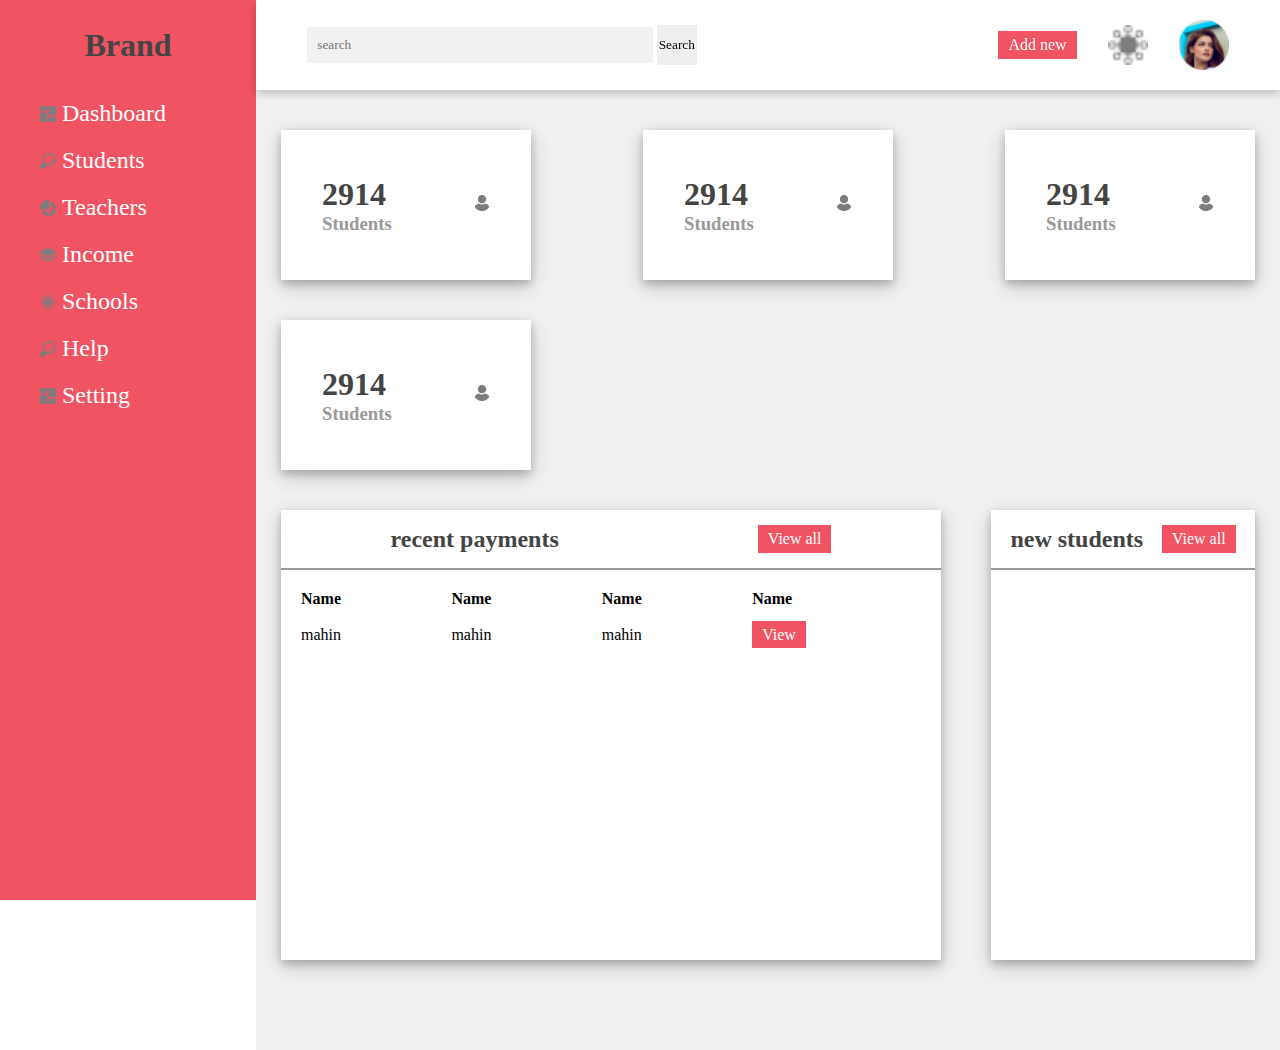
==== index.html @ 97492b72 "updated design" ====
<!DOCTYPE html>
<html lang="en">
<head>
    <meta charset="UTF-8">
    <meta http-equiv="X-UA-Compatible" content="IE=edge">
    <meta name="viewport" content="width=device-width, initial-scale=1.0">
    <link rel="stylesheet" href="css/style.css">
    <title>User Panel</title>
</head>
<body>
    <div class="side-menu">
        <div class="brand-name">
            <h1>Brand</h1>
        </div>
        <ul>
            <li><img src="assets/icons/dashboard.png" alt="">&nbsp; <span>Dashboard</span> </li>
            <li><img src="assets/icons/Lookup.png" alt="">&nbsp; <span>Students</span> </li>
            <li><img src="assets/icons/Dailyusage.png" alt="">&nbsp; <span>Teachers</span> </li>
            <li><img src="assets/icons/Files.png" alt="">&nbsp; <span>Income</span> </li>
            <li><img src="assets/icons/Integrations.png" alt="">&nbsp; <span>Schools</span> </li>
            <li><img src="assets/icons/Lookup.png" alt="">&nbsp; <span>Help</span> </li>
            <li><img src="assets/icons/dashboard.png" alt="">&nbsp; <span>Setting</span> </li>
        </ul>
    </div>
    <div class="container">
        <div class="header">
            <div class="nav">
                <div class="search">
                    <input type="text" placeholder="search">
                    <button type="submit">Search</button>
                </div>
                <div class="user">
                    <a href="#" class="btn">Add new</a>
                    <img src="assets/icons/Integrations.png" alt="">
                    <div class="img-case">
                        <img src="assets/icons/unsplash_6W4F62sN_yIprofileImage.png" alt="">
                    </div>
                </div>
            </div>
        </div>
        <div class="content">
            <div class="cards">
                <div class="card">
                    <div class="box">
                        <h1>2914</h1>
                        <h3>Students</h3>
                    </div>
                    <div class="icon-case">
                        <img src="assets/icons/Profile.png" alt="">
                    </div>
                </div>
                <div class="card">
                    <div class="box">
                        <h1>2914</h1>
                        <h3>Students</h3>
                    </div>
                    <div class="icon-case">
                        <img src="assets/icons/Profile.png" alt="">
                    </div>
                </div>
                <div class="card">
                    <div class="box">
                        <h1>2914</h1>
                        <h3>Students</h3>
                    </div>
                    <div class="icon-case">
                        <img src="assets/icons/Profile.png" alt="">
                    </div>
                </div>
                <div class="card">
                    <div class="box">
                        <h1>2914</h1>
                        <h3>Students</h3>
                    </div>
                    <div class="icon-case">
                        <img src="assets/icons/Profile.png" alt="">
                    </div>
                </div>
            </div>
            <div class="content-2">
                <div class="recent-payments">
                    <div class="title">
                        <h2>recent payments</h2>
                        <a href="#" class="btn">View all</a>
                    </div>
                    <table>
                        <tr>
                            <th>Name</th>
                            <th>Name</th>
                            <th>Name</th>
                            <th>Name</th>
                        </tr>
                        <tr>
                            <td>mahin</td>
                            <td>mahin</td>
                            <td>mahin</td>
                            <td><a href="#" class="btn">View</a></td>
                        </tr>
                    </table>
                </div>
                <div class="new-students">
                    <div class="title">
                        <h2>new students</h2>
                        <a href="#" class="btn">View all</a>
                    </div>
                </div>
            </div>
        </div>
    </div>
</body>
</html>
---- css/style.css ----
* {
    margin: 0;
    padding: 0;
    box-sizing: border-box;
    font-family: 'Poppins', 'sans-serif';
}

body {
    min-height: 100vh;
}

a {
    text-decoration: none;
}

li {
    list-style: none;
}

h1,
h2 {
    color: #444;
}
h3{
    color: #999;

}
.btn{
    background: #f05462;
    color: white;
    padding: 5px 10px;
    text-align: center;
}
.btn:hover{
    color: #f05462;
    background: white;
    padding: 3px 8px;
    border: 2px solid #f05462;
}
.title{
    display: flex;
    align-items: center;
    justify-content: space-around;
    padding: 15px 10px;
    border-bottom: 2px solid #999;
}
table{
    padding: 10px;
}
th,td{
    text-align: left;
    padding: 8px;
}
.side-menu {
    position: fixed;
    background: #f05462;
    width: 20vw;
    min-height: 100vh;
    display: flex;
    flex-direction: column;

}

.side-menu .brand-name {
    height: 10vh;
    display: flex;
    align-items: center;
    justify-content: center;

}

.side-menu li {
    font-size: 24px;
    padding: 10px 40px;
    color: white;
    display: flex;
    align-items: center;
}

.side-menu li:hover {
    background: white;
    color: #f05462;
}

.container {
    position: absolute;
    right: 0;
    width: 80vw;
    height: 100vh;
    background: #f1f1f1;
}

.container .header {
    position: fixed;
    top: 0;
    right: 0;
    width: 80vw;
    height: 10vh;
    background: white;
    display: flex;
    align-items: center;
    justify-content: center;
    box-shadow: 0 4px 8px 0 rgba(0, 0, 0, 0.2);
    z-index: 1;
}

.container .header .nav{
    width: 90%;
    display: flex;
    align-items: center;
}
.container .header .nav .search{
    flex: 3;
}
.container .header .nav .search input[type=text]{
    border: none;
    background: #f1f1f1;
    padding: 10px;
    width: 50%;

}
.container .header .nav .search button{
    width: 40px;
    height: 40px;
    border: none;

}
.container .header .nav .user{
    flex: 1;
    display: flex;
    justify-content: space-between;
    align-items: center;
}

.container .header .nav .user img{
    width: 40px;
    height: 40px;

}
.container .header .nav .user .img-case{
    position: relative;
    width: 50px;
    height: 50px;

}

.container .header .nav .user .img-case img{
    position: absolute;
    top: 0;
    left: 0;
    width: 100%;
    height: 100%;

}
.container .content {
    position: relative;
    margin-top: 10vh;
    min-height: 90vh;
    background: #f1f1f1;
}
.container .content .cards{
    padding: 20px 15px;
    display: flex;
    align-items: center;
    justify-content: space-between;
    flex-wrap: wrap;
}
.container .content .cards .card{
    width: 250px;
    height: 150px;
    background: white;
    margin: 20px 10px;
    display: flex;
    align-items: center;
    justify-content: space-around;
    box-shadow: 0 4px 8px 0 rgba(0, 0, 0, 0.2), 0 6px 20px 0 rgba(0, 0, 0, 0.19);
}
.container .content .content-2{
    min-height: 60vh;
    display: flex;
    justify-content: space-around;
    align-items: flex-start;
    flex-wrap: wrap;   
}
.container .content .content-2 .recent-payments{
    min-height: 50vh;
    flex: 5;
    background: white;
    margin: 0 25px 25px 25px;
    box-shadow: 0 4px 8px 0 rgba(0, 0, 0, 0.2), 0 6px 20px 0 rgba(0, 0, 0, 0.19);
    display: flex;
    flex-direction: column;

}
.container .content .content-2 .new-students{
    flex: 2;
    background: white;
    min-height: 50vh;
    margin: 0 25px;
    box-shadow: 0 4px 8px 0 rgba(0, 0, 0, 0.2), 0 6px 20px 0 rgba(0, 0, 0, 0.19);

}

@media screen and (max-width:1050px){
    .side-menu li{
        font-size: 18px;
        
    }
}
@media screen and (max-width:940px){
    .side-menu li span{
        display: none;
    }
    .side-menu{
        align-items: center;

    }
    .side-menu li img{
        width: 40px;
        height: 40px;
    }
}
@media screen and (max-width:536px){
    .brand-name h1{
        font-size: 15px;
    }
    .container .content .cards{
        justify-content: center;

    }
    .side-menu li img{
        width: 30px;
        height: 30px;
    }
    .container .content .content-2 .recent-payments table th:nth-child(2),
    .container .content .content-2 .recent-payments table td:nth-child(2){
        display: none;
    }

}
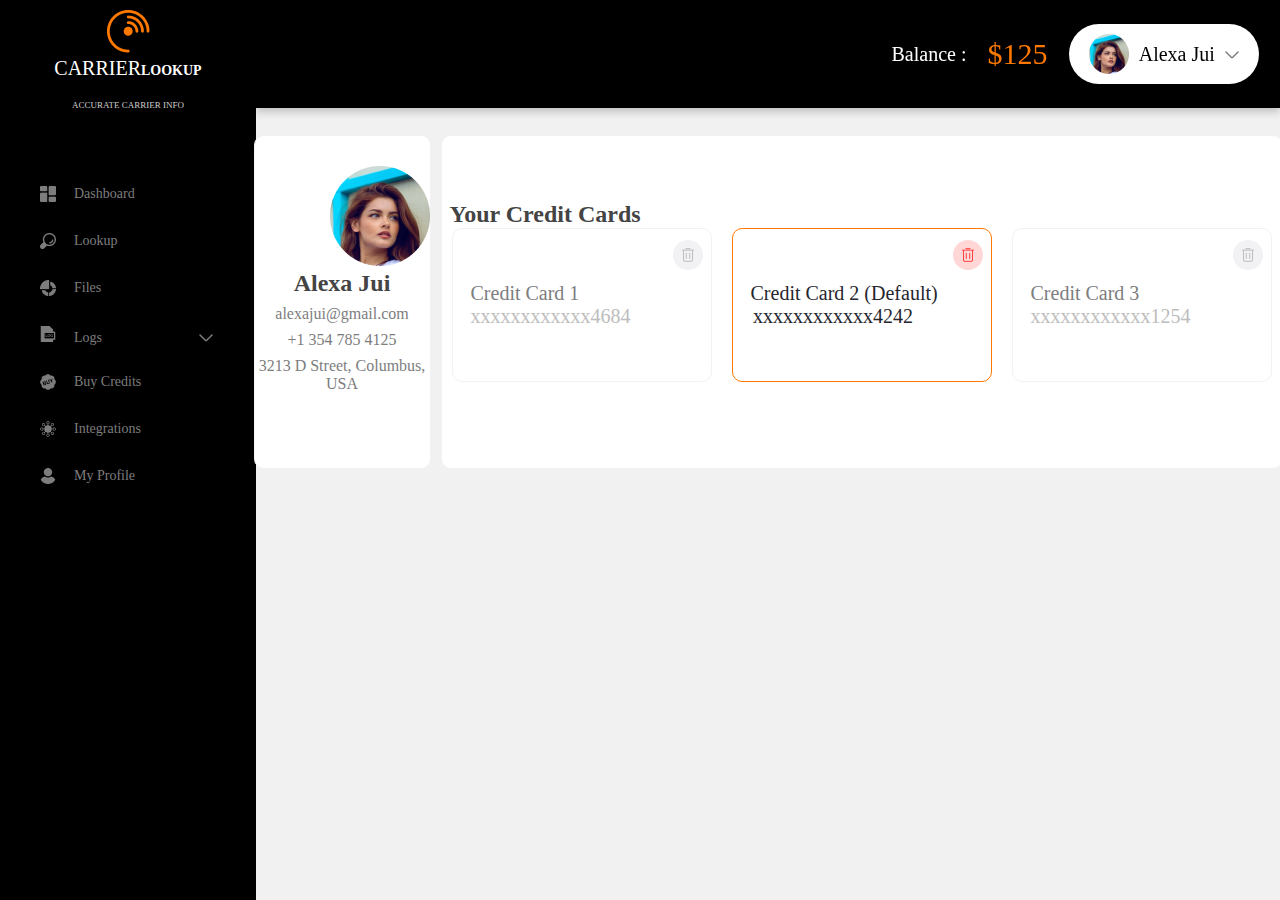
==== commit 0cd752fe: "my profile designed" ====
--- a/index.html
+++ b/index.html
@@ -1,111 +1,125 @@
 <!DOCTYPE html>
 <html lang="en">
+
 <head>
     <meta charset="UTF-8">
     <meta http-equiv="X-UA-Compatible" content="IE=edge">
     <meta name="viewport" content="width=device-width, initial-scale=1.0">
-    <link rel="stylesheet" href="css/style.css">
+    <link rel="stylesheet" href="https://cdnjs.cloudflare.com/ajax/libs/font-awesome/6.2.0/css/all.min.css"
+        integrity="sha512-xh6O/CkQoPOWDdYTDqeRdPCVd1SpvCA9XXcUnZS2FmJNp1coAFzvtCN9BmamE+4aHK8yyUHUSCcJHgXloTyT2A=="
+        crossorigin="anonymous" referrerpolicy="no-referrer" />
+    <link rel="stylesheet" href="css/styles.css">
     <title>User Panel</title>
 </head>
+
 <body>
     <div class="side-menu">
         <div class="brand-name">
-            <h1>Brand</h1>
+            <img class="brand-logo" src="assets/icons/Group 6.png" alt="">
+            <h1 class="brand-title">CARRIER<span class="lookup">LOOKUP</span></h1>
+            <p class="carrier-info-text">ACCURATE CARRIER INFO</p>
         </div>
-        <ul>
-            <li><img src="assets/icons/dashboard.png" alt="">&nbsp; <span>Dashboard</span> </li>
-            <li><img src="assets/icons/Lookup.png" alt="">&nbsp; <span>Students</span> </li>
-            <li><img src="assets/icons/Dailyusage.png" alt="">&nbsp; <span>Teachers</span> </li>
-            <li><img src="assets/icons/Files.png" alt="">&nbsp; <span>Income</span> </li>
-            <li><img src="assets/icons/Integrations.png" alt="">&nbsp; <span>Schools</span> </li>
-            <li><img src="assets/icons/Lookup.png" alt="">&nbsp; <span>Help</span> </li>
-            <li><img src="assets/icons/dashboard.png" alt="">&nbsp; <span>Setting</span> </li>
+        <ul class="dashboard-uls">
+            <li><img src="assets/icons/dashboard.png" alt="">&nbsp; &nbsp;<span>Dashboard</span> </li>
+            <li><img src="assets/icons/Lookup.png" alt="">&nbsp; &nbsp;<span>Lookup</span></li>
+            <li><img src="assets/icons/Dailyusage.png" alt="">&nbsp; &nbsp;<span>Files</span> </li>
+            <li>
+                <div class="faq">
+                    <div class="logs">
+                        <div><img src="assets/icons/log-svgrepo-com 1.png" alt="">&nbsp; &nbsp;<span>Logs</span></div>
+                        <div class="mouseover-in-icon"><img src="assets/icons/Vector 97.png" alt=""></div>
+                    </div>
+                    <div class="answer">
+                        <ul>
+                            <li><img src="assets/icons/Single.png" alt="">&nbsp;<span
+                                    class="single-lookup-size">Single/Bulk Lookup</span>
+                            </li>
+                            <li><img src="assets/icons/Dailyusage.png" alt="">&nbsp;<span
+                                    class="single-lookup-size">Daily Usages</span>
+                            </li>
+                        </ul>
+                    </div>
+                </div>
+            </li>
+            <li><img src="assets/icons/Buy.png" alt="">&nbsp; &nbsp;<span>Buy Credits</span> </li>
+            <li><img src="assets/icons/Integrations.png" alt="">&nbsp; &nbsp;<span>Integrations</span> </li>
+            <li><img src="assets/icons/Profile.png" alt="">&nbsp; &nbsp;<span>My Profile</span></li>
         </ul>
     </div>
     <div class="container">
         <div class="header">
             <div class="nav">
-                <div class="search">
-                    <input type="text" placeholder="search">
-                    <button type="submit">Search</button>
-                </div>
-                <div class="user">
-                    <a href="#" class="btn">Add new</a>
-                    <img src="assets/icons/Integrations.png" alt="">
-                    <div class="img-case">
-                        <img src="assets/icons/unsplash_6W4F62sN_yIprofileImage.png" alt="">
-                    </div>
+                <p class="p-color">Balance : </p>
+                <p class="p-color-amount">$125</p>
+                <div class="user-dropdown">
+                    <img src="assets/icons/unsplash_6W4F62sN_yIprofileImage.png" alt="">
+                    <p class="user-name">Alexa Jui</p>
+                    <ul>
+                        <li>
+                            <a href="#">
+                                <p><img src="assets/icons//Vector 97.png" alt=""></p>
+                            </a>
+                            <div class="dropdown__menu">
+                                <ul>
+                                    <li><a href="#">My Profile</a></li>
+                                    <li><a href="#">Add Fund</a></li>
+                                    <li><a href="#">API Documentation</a></li>
+                                    <li><a href="#">Log Out</a></li>
+                                    <button class="logout-btn"><img src="assets/icons/log-out-Regular.png" alt=""> Log
+                                        Out</button>
+                                </ul>
+                            </div>
+                        </li>
+                    </ul>
                 </div>
             </div>
         </div>
-        <div class="content">
-            <div class="cards">
-                <div class="card">
-                    <div class="box">
-                        <h1>2914</h1>
-                        <h3>Students</h3>
-                    </div>
-                    <div class="icon-case">
-                        <img src="assets/icons/Profile.png" alt="">
-                    </div>
+        <div class="main-content">
+            <div class="content">
+                <div class="profile--card">
+                    <img src="assets/icons/unsplash_6W4F62sN_yI.png" alt="">
+                    <h2>Alexa Jui</h2>
+                    <p>alexajui@gmail.com</p>
+                    <p>+1 354 785 4125</p>
+                    <p>3213 D Street, Columbus, USA</p>
                 </div>
-                <div class="card">
-                    <div class="box">
-                        <h1>2914</h1>
-                        <h3>Students</h3>
-                    </div>
-                    <div class="icon-case">
-                        <img src="assets/icons/Profile.png" alt="">
-                    </div>
-                </div>
-                <div class="card">
-                    <div class="box">
-                        <h1>2914</h1>
-                        <h3>Students</h3>
-                    </div>
-                    <div class="icon-case">
-                        <img src="assets/icons/Profile.png" alt="">
-                    </div>
-                </div>
-                <div class="card">
-                    <div class="box">
-                        <h1>2914</h1>
-                        <h3>Students</h3>
-                    </div>
-                    <div class="icon-case">
-                        <img src="assets/icons/Profile.png" alt="">
-                    </div>
-                </div>
-            </div>
-            <div class="content-2">
-                <div class="recent-payments">
-                    <div class="title">
-                        <h2>recent payments</h2>
-                        <a href="#" class="btn">View all</a>
-                    </div>
-                    <table>
-                        <tr>
-                            <th>Name</th>
-                            <th>Name</th>
-                            <th>Name</th>
-                            <th>Name</th>
-                        </tr>
-                        <tr>
-                            <td>mahin</td>
-                            <td>mahin</td>
-                            <td>mahin</td>
-                            <td><a href="#" class="btn">View</a></td>
-                        </tr>
-                    </table>
-                </div>
-                <div class="new-students">
-                    <div class="title">
-                        <h2>new students</h2>
-                        <a href="#" class="btn">View all</a>
+                <div class="main-cards-div">
+                    <h2>Your Credit Cards</h2>
+                    <div class="credit-cards-main">
+                        <div class="credit--card">
+                            <div class="same-card">
+                                <h3 class="same-card-title">Credit Card 1</h3>
+                                <p class="same-card-num">xxxxxxxxxxxx4684</p>
+                            </div>
+                            <img src="assets/icons/Trash.png" alt="">
+                        </div>
+                        <div class="different-credit--card">
+                            <div class="different-card">
+                                <h3 class="different-card-title">Credit Card 2 (Default)</h3>
+                                <p class="different-card-num">xxxxxxxxxxxx4242</p>
+                            </div>
+                            <img src="assets/icons/Trashcolored.png" alt="">
+                        </div>
+                        <div class="credit--card">
+                            <div class="same-card">
+                                <h3 class="same-card-title">Credit Card 3</h3>
+                                <p class="same-card-num">xxxxxxxxxxxx1254</p>
+                            </div>
+                            <img src="assets/icons/Trash.png" alt="">
+                        </div>
                     </div>
                 </div>
             </div>
         </div>
     </div>
+    <script>
+        const faqs = document.querySelectorAll(".faq");
+        faqs.forEach(faq => {
+            faq.addEventListener('click', () => {
+                faq.classList.toggle("active");
+            })
+        })
+    </script>
 </body>
+
 </html>--- a/css/styles.css
+++ b/css/styles.css
@@ -0,0 +1,785 @@
+* {
+    margin: 0;
+    padding: 0;
+    box-sizing: border-box;
+    font-family: 'Poppins', 'sans-serif';
+}
+
+body {
+    min-height: 100vh;
+}
+
+a {
+    text-decoration: none;
+}
+
+li {
+    list-style: none;
+}
+
+h1,
+h2 {
+    color: #444;
+}
+
+h3 {
+    color: #999;
+
+}
+
+.title {
+    display: flex;
+    align-items: center;
+    justify-content: space-around;
+    padding: 15px 10px;
+    border-bottom: 2px solid #999;
+}
+
+table {
+    padding: 10px;
+}
+
+th,
+td {
+    text-align: left;
+    padding: 8px;
+}
+
+.side-menu {
+    position: fixed;
+    background: #000000;
+    width: 20vw;
+    min-height: 100vh;
+    display: flex;
+    flex-direction: column;
+
+}
+
+.side-menu li {
+    font-size: 24px;
+    padding: 10px 40px;
+    color: #7D7D7E;
+    ;
+    display: flex;
+    align-items: center;
+}
+
+.side-menu li:hover {
+    color: #FFFFFF;
+}
+
+.container {
+    position: absolute;
+    right: 0;
+    width: 80vw;
+    height: 100vh;
+    background: #f1f1f1;
+    /* overflow: hidden; */
+    flex-wrap: wrap;
+
+}
+
+.container .header {
+    position: fixed;
+    top: 0;
+    right: 0;
+    width: 80vw;
+    height: 12vh;
+    background: black;
+    display: flex;
+    align-items: center;
+    justify-content: center;
+    box-shadow: 0 4px 8px 0 rgba(0, 0, 0, 0.2);
+    z-index: 1;
+}
+
+.container .header .nav .user {
+    flex: 1;
+    display: flex;
+    justify-content: space-between;
+    align-items: center;
+}
+
+.container .header .nav .user img {
+    width: 40px;
+    height: 40px;
+
+}
+
+.container .header .nav .user .img-case {
+    position: relative;
+    width: 50px;
+    height: 50px;
+
+}
+
+.container .header .nav .user .img-case img {
+    position: absolute;
+    top: 0;
+    left: 0;
+    width: 100%;
+    height: 100%;
+
+}
+
+
+
+.container .content .cards {
+    padding: 20px 15px;
+    display: flex;
+    align-items: center;
+    justify-content: space-between;
+    flex-wrap: wrap;
+}
+
+.container .content .cards .card {
+    width: 250px;
+    height: 150px;
+    background: white;
+    margin: 20px 10px;
+    display: flex;
+    align-items: center;
+    justify-content: space-around;
+    box-shadow: 0 4px 8px 0 rgba(0, 0, 0, 0.2), 0 6px 20px 0 rgba(0, 0, 0, 0.19);
+}
+
+.container .content .content-2 {
+    min-height: 60vh;
+    display: flex;
+    justify-content: space-around;
+    align-items: flex-start;
+    flex-wrap: wrap;
+}
+
+.container .content .content-2 .recent-payments {
+    min-height: 50vh;
+    flex: 5;
+    background: white;
+    margin: 0 25px 25px 25px;
+    box-shadow: 0 4px 8px 0 rgba(0, 0, 0, 0.2), 0 6px 20px 0 rgba(0, 0, 0, 0.19);
+    display: flex;
+    flex-direction: column;
+
+}
+
+.container .content .content-2 .new-students {
+    flex: 2;
+    background: white;
+    min-height: 50vh;
+    margin: 0 25px;
+    box-shadow: 0 4px 8px 0 rgba(0, 0, 0, 0.2), 0 6px 20px 0 rgba(0, 0, 0, 0.19);
+
+}
+
+/* Nav start*/
+.nav {
+    flex: 2;
+    display: flex;
+    align-items: center;
+    justify-content: space-evenly;
+    margin-left: 60%;
+}
+
+.user-dropdown {
+    background-color: white;
+    background: #FFFFFF;
+    box-shadow: 0px 10px 20px rgba(0, 0, 0, 0.07);
+    border-radius: 45px;
+    padding: 10px 20px;
+    display: flex;
+    align-items: center;
+    justify-content: center;
+}
+
+.user-dropdown p {
+    margin-left: 10px;
+}
+
+.p-color {
+    color: white;
+    font-size: 20px;
+    font-weight: 300;
+}
+
+.p-color-amount {
+    color: white;
+    color: #FF7901;
+    font-family: 'Poppins';
+    font-size: 30px;
+    font-weight: 500;
+}
+
+.user-name {
+    font-size: 20px;
+}
+
+.nav ul {
+    list-style: none;
+    display: flex;
+}
+
+.nav ul li {
+    /* padding: 10px 30px; */
+    position: relative;
+}
+
+.nav ul li:hover .dropdown__menu {
+    display: block;
+    position: absolute;
+    /* left: 0; */
+    right: -29px;
+    top: 100%;
+    width: 200px;
+    background: wheat;
+    margin-top: 20px;
+    background: #FFFFFF;
+    /* #F2F2F4 */
+
+    border: 1px solid #F2F2F4;
+    box-shadow: 0px 30px 20px -20px rgba(198, 211, 232, 0.2);
+    border-radius: 10px;
+}
+
+.dropdown__menu ul {
+    display: block;
+    margin: 10px;
+}
+
+.dropdown__menu ul li {
+    width: 150px;
+    padding: 10px;
+
+}
+
+.dropdown__menu {
+    display: none;
+}
+
+.logout-btn {
+    border: none;
+    display: flex;
+    flex-direction: row;
+    justify-content: center;
+    align-items: center;
+    padding: 10px 16px;
+    gap: 6px;
+    width: 160px;
+    height: 48px;
+    margin-left: 7px;
+    /* left: 20px; */
+    top: 229px;
+    color: #FF5E5E;
+    background: rgba(255, 1, 1, 0.1);
+    border-radius: 5px;
+}
+
+.dropdown__menu ul li a {
+    text-decoration: none;
+    color: #7D7D7E;
+}
+
+/* Nav end*/
+
+/* Dashboard start */
+.brand-title {
+    font-size: 20px;
+    color: white;
+    font-weight: 400;
+    height: 10vh;
+    text-align: center;
+}
+
+.lookup {
+    font-weight: 900;
+}
+
+.brand-name {
+    margin-top: 10px;
+}
+
+.carrier-info-text {
+    color: #ffffffd0;
+    ;
+    font-size: 9px;
+    text-align: center;
+    margin-top: -47px;
+}
+
+.dashboard-uls {
+    margin-top: 60px;
+}
+
+.brand-logo {
+    margin-left: 106px;
+}
+
+/* Side accordion start*/
+section {
+    min-height: 100vh;
+    width: 80%;
+    margin: 0 auto;
+    display: flex;
+    flex-direction: column;
+    align-items: center;
+}
+
+.title {
+    font-size: 3rem;
+    margin: 2rem 0rem;
+}
+
+/* .faq{
+    max-width: 400px;
+    margin-top: 2rem;
+    padding-bottom: 1rem;
+    border-bottom: 2px solid white;
+    cursor: pointer;
+} */
+/* .question{
+    display: flex;
+    justify-content: space-between;
+    align-items: center;
+} */
+.answer {
+    max-height: 0;
+    overflow: hidden;
+    transition: 0.1s;
+}
+
+.faq.active .answer {
+    max-height: 300px;
+
+}
+
+.logs {
+    display: flex;
+    justify-content: space-between;
+    align-items: center;
+}
+
+.single-lookup-size {
+    font-size: 9px;
+    color: #FFFFFF;
+
+}
+
+span {
+    font-size: 14px;
+}
+
+.mouseover-in-icon:hover {
+    cursor: pointer;
+}
+
+/* Side accordion end*/
+/* Dashboard end */
+
+/* First card section start */
+.profile--card h2,
+p {
+    text-align: center;
+}
+
+.profile--card p {
+    color: #7D7D7E;
+    font-weight: 400;
+    margin-top: 8px;
+}
+
+.profile--card {
+    background: white;
+    width: 250px;
+    height: 334px;
+    margin-top: 15vh;
+    border: 1px solid #F2F2F4;
+    border-radius: 10px;
+}
+
+.profile--card img {
+    margin-top: 30px;
+    margin-left: 75px;
+}
+
+.credit--card {
+    border: 1px solid #F2F2F4;
+    border-radius: 10px;
+    background: #FFFFFF;
+    width: 260px;
+    height: 154px;
+    display: grid;
+    grid-template-columns: repeat(2, 1fr);
+    align-items: center;
+    justify-items: flex-start;
+    margin: 0 10px;
+}
+
+.different-credit--card {
+    background: #FFFFFF;
+    border: 1px solid #FF7901;
+    border-radius: 10px;
+    width: 260px;
+    height: 154px;
+    display: grid;
+    grid-template-columns: repeat(2, 1fr);
+    align-items: center;
+    justify-items: flex-start;
+    margin: 0 10px;
+}
+
+.credit--card img {
+    margin-left: 42px;
+    margin-bottom: 100px;
+}
+
+.different-credit--card img {
+    margin-left: 2px;
+    margin-bottom: 100px;
+}
+
+.credit-cards-main {
+    display: flex;
+    justify-content: center;
+    align-items: center;
+
+}
+
+.main-cards-div {
+    background: white;
+    height: 334px;
+    margin-top: 15vh;
+    margin-left: 10px;
+    border: 1px solid #F2F2F4;
+    border-radius: 10px;
+    justify-content: center;
+    align-items: center;
+}
+
+.main-cards-div h2 {
+    margin-top: 65px;
+    margin-left: 8px;
+}
+
+.container .content {
+    position: relative;
+    background: #f1f1f1;
+    display: flex;
+    justify-content: center;
+    align-items: center;
+}
+
+.same-card-title {
+    color: #7D7D7E;
+    font-weight: 500;
+    font-size: 20px;
+}
+
+.different-card-title {
+    color: #26262E;
+    font-weight: 500;
+    font-size: 20px;
+    width: 200px;
+}
+
+.same-card-num {
+    color: #BDBDBD;
+    font-weight: 500;
+    font-size: 20px;
+}
+
+.different-card-num {
+    color: #26262E;
+    font-weight: 500;
+    font-size: 20px;
+    margin-right: 35px;
+}
+
+.same-card {
+    margin-left: 18px;
+}
+
+.different-card {
+    margin-left: 18px;
+
+}
+
+/* First card section end */
+
+/* Media query for pc start */
+@media screen and (max-width:1050px) {
+    .side-menu li {
+        font-size: 18px;
+    }
+}
+
+/* Media query pc end */
+
+/* Media query for tablet start */
+@media screen and (max-width:940px) {
+    .side-menu li span {
+        display: none;
+    }
+
+    .side-menu {
+        align-items: center;
+
+    }
+
+    .side-menu li img {
+        width: 40px;
+        height: 40px;
+    }
+
+    .mouseover-in-icon {
+        display: none;
+    }
+
+    /* .brand-logo,carrier-info-text{
+        display: none;
+    } */
+    .brand-logo {
+        margin-right: 100px;
+    }
+
+    .brand-title {
+        font-size: 10px;
+    }
+
+    .carrier-info-text {
+        font-size: 7px;
+        margin-top: -85px;
+    }
+
+    .p-color {
+        font-size: 20px;
+    }
+
+    .p-color-amount {
+        font-size: 20px;
+    }
+
+    .user-dropdown {
+        background-color: white;
+        background: #FFFFFF;
+        box-shadow: 0px 10px 20px rgba(0, 0, 0, 0.07);
+        border-radius: 20px;
+        padding: 5px 6px;
+        display: flex;
+        align-items: center;
+        justify-content: center;
+        width: 40%;
+    }
+
+    .user-name {
+        font-size: 10px;
+    }
+
+    .nav {
+        flex: 2;
+        display: flex;
+        align-items: center;
+        justify-content: space-evenly;
+        margin-left: 40%;
+    }
+
+    .profile--card {
+        width: 600px;
+    }
+
+    .profile--card img {
+        margin-left: 250px;
+    }
+
+    .content {
+        flex-direction: column;
+
+    }
+
+    .credit-cards-main {
+        flex-direction: column;
+
+    }
+
+    .main-cards-div {
+        height: 600px;
+        width: 600px;
+        margin-top: 2vh;
+    }
+
+    .main-cards-div h2 {
+        text-align: center;
+        margin-bottom: 10px;
+    }
+}
+
+/* Media query for tablet end */
+
+/* Media query for mobile start */
+@media screen and (max-width:536px) {
+    .brand-name h1 {
+        font-size: 15px;
+    }
+
+    .container .content .cards {
+        justify-content: center;
+
+    }
+
+    .side-menu li img {
+        width: 20px;
+        height: 20px;
+        margin-left: 40%;
+    }
+
+    .dashboard-uls {
+        margin-top: 100px;
+    }
+
+    .container .content .content-2 .recent-payments table th:nth-child(2),
+    .container .content .content-2 .recent-payments table td:nth-child(2) {
+        display: none;
+    }
+
+    .p-color {
+        font-size: 10px;
+    }
+
+    .p-color-amount {
+        font-size: 10px;
+    }
+    .container{
+        overflow:scroll;
+    }
+    .container .header {
+        position: fixed;
+        top: 0;
+        right: 0;
+        width: 100vw;
+        height: 12vh;
+        background: black;
+        display: flex;
+        align-items: center;
+        justify-content: center;
+        box-shadow: 0 4px 8px 0 rgba(0, 0, 0, 0.2);
+        z-index: 1;
+    }
+
+    .user-dropdown {
+        background-color: white;
+        background: #FFFFFF;
+        box-shadow: 0px 10px 20px rgba(0, 0, 0, 0.07);
+        border-radius: 20px;
+        padding: 5px 6px;
+        display: flex;
+        align-items: center;
+        justify-content: center;
+        width: 40%;
+    }
+
+    .user-name {
+        font-size: 10px;
+    }
+
+    .nav {
+        flex: 2;
+        display: flex;
+        align-items: center;
+        justify-content: space-evenly;
+        margin-left: 10%;
+    }
+
+    .mouseover-in-icon {
+        display: none;
+    }
+
+    .logs {
+        margin-left: 28%;
+    }
+
+    .answer {
+        margin-right: 13%;
+    }
+
+    .brand-logo,
+    carrier-info-text {
+        display: none;
+    }
+
+    .content {
+        flex-direction: column;
+    }
+
+    .credit-cards-main {
+        flex-direction: column;
+    }
+
+    .credit-cards-main {
+        background: white;
+        height: 520px;
+        margin-top: 4vh;
+        margin-left: 10px;
+    }
+    .main-cards-div {
+        background: white;
+        height: 334px;
+        margin-top: 15vh;
+        margin-left: 10px;
+        border: 1px solid #F2F2F4;
+        border-radius: 10px;
+        justify-content: center;
+        align-items: center;
+    }
+
+    .credit--card {
+        margin-top: 10px;
+    }
+
+    .different-credit--card {
+        margin-top: 10px;
+    }
+    .profile--card {
+        width: 300px;
+    }
+    .profile--card img{
+        margin-left: 100px;
+    }
+    .main-cards-div {
+        height: 700px;
+        width: 300px;
+        margin-top: 2vh;
+        margin-right: 10px;
+    }
+}
+
+/* Media query for mobile end */
+
+/* Content second part nav start*/
+/* .navu{
+    height: 100vh;
+    width: 70vw;
+    min-width: 600px;
+    display: flex;
+    align-items: center;
+    justify-content: space-around;
+}
+.navu a{
+    position: relative;
+    text-decoration: none;
+    padding: 0 10px;
+}
+.navu a::after{
+    content: "";
+    position: absolute;
+    background-color: #000000;
+    height: 3px;
+    width: 0;
+    left: 0;
+    bottom: -10px;
+}
+.navu a:hover{
+    color: black;
+}
+.navu a:hover:after{
+    width: 100%;
+    transition: 0.3s;
+} */
+/* Content second part nav end*/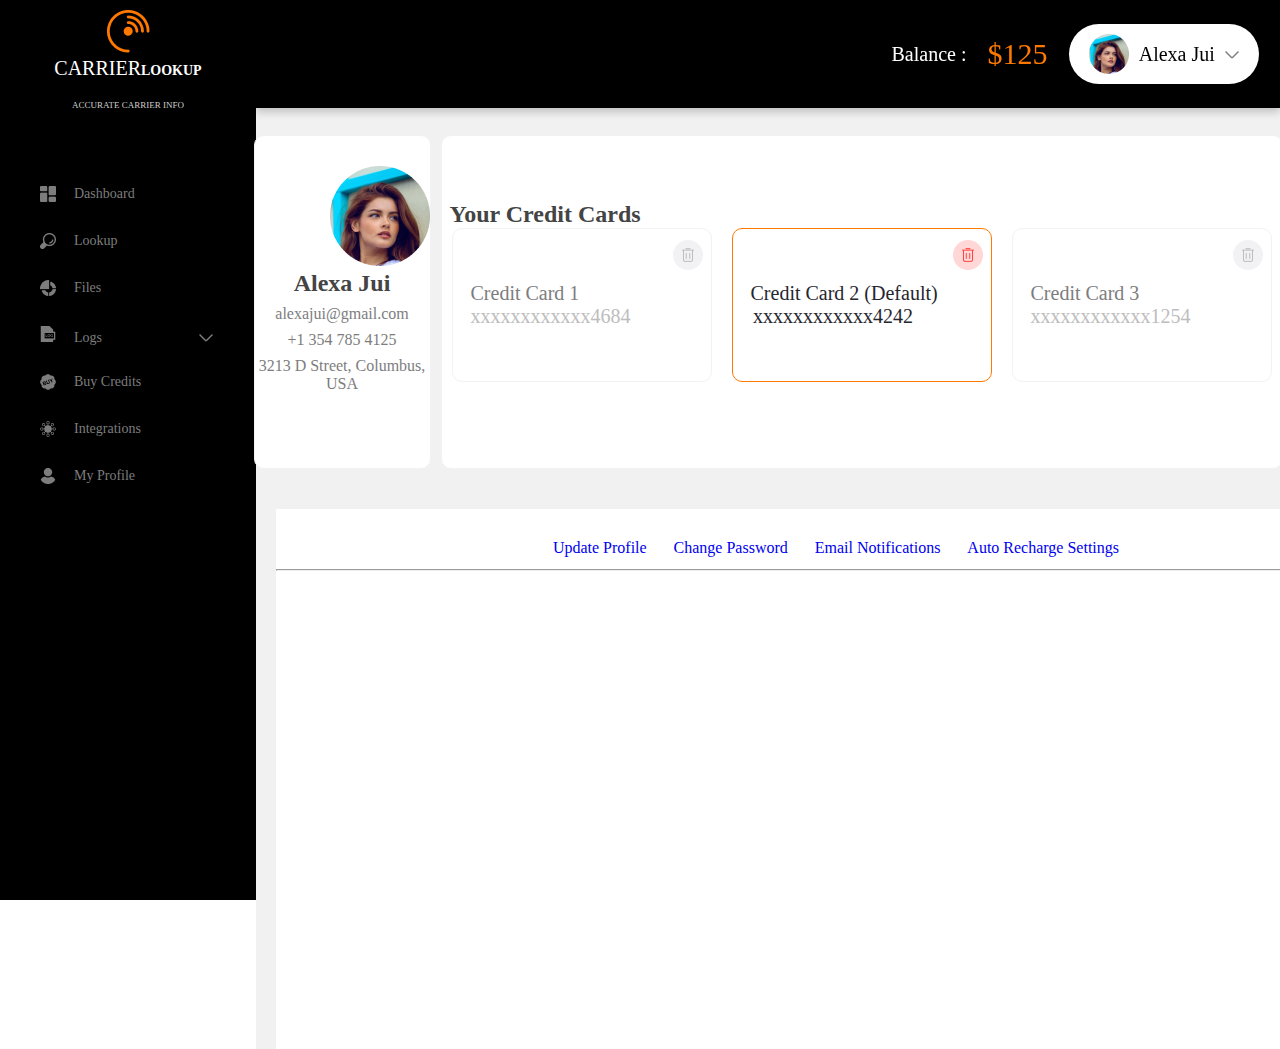
==== commit 02624d53: "second card section designed" ====
--- a/index.html
+++ b/index.html
@@ -111,6 +111,17 @@
                 </div>
             </div>
         </div>
+        <div class="second-main-content">
+            <div class="second-content">
+                <div class="content-nav">
+                    <a href="#hh">Update Profile</a>
+                    <a href="#hh">Change Password</a>
+                    <a href="#hh">Email Notifications</a>
+                    <a href="#hh">Auto Recharge Settings</a>
+                </div>
+                <hr class="new4">
+            </div>
+        </div>
     </div>
     <script>
         const faqs = document.querySelectorAll(".faq");
--- a/css/styles.css
+++ b/css/styles.css
@@ -504,6 +504,65 @@
 
 /* First card section end */
 
+/* Content second part nav start*/
+.second-main-content {
+    background: #f1f1f1;
+
+}
+
+.second-content {
+    background: white;
+    margin-top: 40px;
+    width: 1100px;
+    margin-left: 20px;
+    min-height: 60vh;
+}
+
+.content-nav {
+    display: flex;
+    align-items: center;
+    justify-content: space-evenly;
+    width: 600px;
+    margin-left: 260px;
+    margin-top: 30px;
+    margin-bottom: 12px;
+}
+
+.content-nav a {
+    margin-top: 30px;
+    position: relative;
+    text-decoration: none;
+    padding: 0 10px;
+}
+
+.content-nav a::after {
+    content: "";
+    position: absolute;
+    background-color: #FF7901;
+    height: 3px;
+    width: 0;
+    left: 0;
+    bottom: -14px;
+}
+
+.content-nav a:hover {
+    color: #FF7901;
+}
+
+.content-nav a:hover:after {
+    width: 100%;
+    transition: 0.3s;
+}
+
+*/
+
+/* Thick red border */
+hr.new4 {
+    border: 2px solid #F2F2F4;
+}
+
+/* Content second part nav end*/
+
 /* Media query for pc start */
 @media screen and (max-width:1050px) {
     .side-menu li {
@@ -609,6 +668,22 @@
         text-align: center;
         margin-bottom: 10px;
     }
+    .second-main-content{
+        display: flex;
+        align-items: center;
+        justify-content: center;
+    }
+    .second-content{
+        height: 500px;
+        width: 600px;
+        margin-left: 0;
+    }
+    .content-nav{
+        width: 400px;
+        margin-left: 100px;
+        font-size: 7px;
+        text-align: center;
+    }
 }
 
 /* Media query for tablet end */
@@ -646,9 +721,11 @@
     .p-color-amount {
         font-size: 10px;
     }
-    .container{
-        overflow:scroll;
-    }
+
+    .container {
+        overflow: scroll;
+    }
+
     .container .header {
         position: fixed;
         top: 0;
@@ -718,6 +795,7 @@
         margin-top: 4vh;
         margin-left: 10px;
     }
+
     .main-cards-div {
         background: white;
         height: 334px;
@@ -736,50 +814,32 @@
     .different-credit--card {
         margin-top: 10px;
     }
+
     .profile--card {
         width: 300px;
     }
-    .profile--card img{
+
+    .profile--card img {
         margin-left: 100px;
     }
+
     .main-cards-div {
         height: 700px;
         width: 300px;
         margin-top: 2vh;
         margin-right: 10px;
     }
-}
-
-/* Media query for mobile end */
-
-/* Content second part nav start*/
-/* .navu{
-    height: 100vh;
-    width: 70vw;
-    min-width: 600px;
-    display: flex;
-    align-items: center;
-    justify-content: space-around;
-}
-.navu a{
-    position: relative;
-    text-decoration: none;
-    padding: 0 10px;
-}
-.navu a::after{
-    content: "";
-    position: absolute;
-    background-color: #000000;
-    height: 3px;
-    width: 0;
-    left: 0;
-    bottom: -10px;
-}
-.navu a:hover{
-    color: black;
-}
-.navu a:hover:after{
-    width: 100%;
-    transition: 0.3s;
-} */
-/* Content second part nav end*/+    .second-content{
+        width: 300px;
+        margin-left: 0;
+    }
+    .content-nav{
+        width: 295px;
+        margin-left: 0px;
+        font-size: 7px;
+        text-align: center;
+    }
+
+}
+
+/* Media query for mobile end */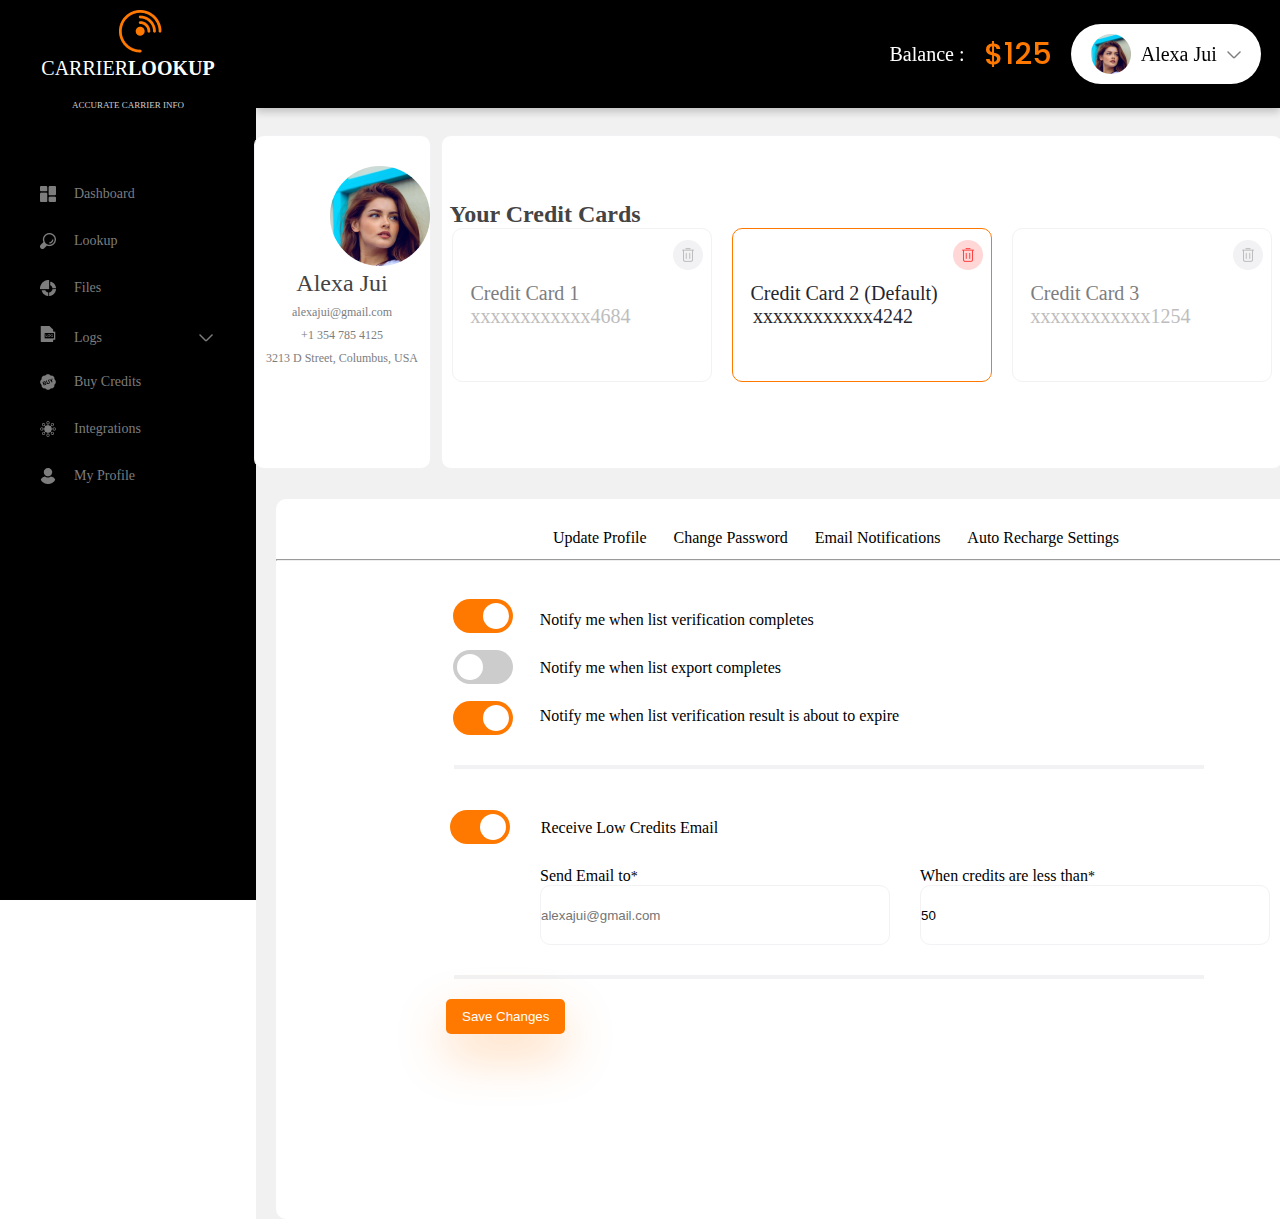
==== commit 16ecec39: "complete design code" ====
--- a/index.html
+++ b/index.html
@@ -5,11 +5,12 @@
     <meta charset="UTF-8">
     <meta http-equiv="X-UA-Compatible" content="IE=edge">
     <meta name="viewport" content="width=device-width, initial-scale=1.0">
-    <link rel="stylesheet" href="https://cdnjs.cloudflare.com/ajax/libs/font-awesome/6.2.0/css/all.min.css"
-        integrity="sha512-xh6O/CkQoPOWDdYTDqeRdPCVd1SpvCA9XXcUnZS2FmJNp1coAFzvtCN9BmamE+4aHK8yyUHUSCcJHgXloTyT2A=="
-        crossorigin="anonymous" referrerpolicy="no-referrer" />
+    <link href="https://fonts.googleapis.com/css2?family=Joan&family=Merriweather:ital@1&display=swap" rel="stylesheet">
     <link rel="stylesheet" href="css/styles.css">
     <title>User Panel</title>
+    <style>
+        @import url('https://fonts.googleapis.com/css2?family=Poppins:wght@700&display=swap');
+    </style>
 </head>
 
 <body>
@@ -120,6 +121,63 @@
                     <a href="#hh">Auto Recharge Settings</a>
                 </div>
                 <hr class="new4">
+                <div class="sliders-switches">
+                    <div class="swtiches">
+                        <div>
+                            <label class="switch">
+                                <input type="checkbox" checked>
+                                <span class="slider round"></span>
+                            </label>
+                        </div>
+                        <div>
+                            <label class="switch">
+                                <input type="checkbox">
+                                <span class="slider round"></span>
+                            </label>
+                        </div>
+                        <div>
+                            <label class="switch">
+                                <input type="checkbox" checked>
+                                <span class="slider round"></span>
+                            </label>
+                        </div>
+                    </div>
+                    <div class="slider-texts">
+                        <p>Notify me when list verification completes</p>
+                        <p>Notify me when list export completes</p>
+                        <p>Notify me when list verification result is about to expire</p>
+                    </div>
+                </div>
+                <hr class="new5">
+                <div class="form-section">
+                    <div class="single-swtich-slide">
+                        <div class="swtiches">
+                            <div>
+                                <label class="switch">
+                                    <input type="checkbox" checked>
+                                    <span class="slider round"></span>
+                                </label>
+                            </div>
+                        </div>
+                        <div class="slider-texts text-paragraph">
+                            <p>Receive Low Credits Email</p>
+                        </div>
+                    </div>
+                    <div class="forms">
+                        <form>
+                            <div class="form-div">
+                                <label for="fname">Send Email to<span>*</span></label> <br>
+                                <input type="text" placeholder="alexajui@gmail.com" id="fname" name="fname">
+                            </div>
+                            <div class="form-div">
+                                <label for="fname">When credits are less than<span>*</span></label> <br>
+                                <input type="text" value="50" id="fname" name="fname">
+                            </div>
+                        </form>
+                    </div>
+                </div>
+                <hr class="new5">
+                <button class="save-btn">Save Changes</button>
             </div>
         </div>
     </div>
--- a/css/styles.css
+++ b/css/styles.css
@@ -2,11 +2,14 @@
     margin: 0;
     padding: 0;
     box-sizing: border-box;
-    font-family: 'Poppins', 'sans-serif';
-}
-
+    /* font-family: 'Poppins'; */
+
+}
+
+html,
 body {
     min-height: 100vh;
+    overflow-x: hidden;
 }
 
 a {
@@ -291,6 +294,7 @@
 
 .lookup {
     font-weight: 900;
+    font-size: 20px;
 }
 
 .brand-name {
@@ -310,7 +314,7 @@
 }
 
 .brand-logo {
-    margin-left: 106px;
+    margin-left: 118px;
 }
 
 /* Side accordion start*/
@@ -380,10 +384,15 @@
     text-align: center;
 }
 
+.profile--card h2 {
+    font-weight: 500;
+}
+
 .profile--card p {
     color: #7D7D7E;
     font-weight: 400;
     margin-top: 8px;
+    font-size: 12px;
 }
 
 .profile--card {
@@ -457,6 +466,7 @@
 .main-cards-div h2 {
     margin-top: 65px;
     margin-left: 8px;
+
 }
 
 .container .content {
@@ -512,10 +522,11 @@
 
 .second-content {
     background: white;
-    margin-top: 40px;
+    margin-top: 30px;
     width: 1100px;
     margin-left: 20px;
-    min-height: 60vh;
+    min-height: 80vh;
+    border-radius: 10px;
 }
 
 .content-nav {
@@ -533,6 +544,8 @@
     position: relative;
     text-decoration: none;
     padding: 0 10px;
+    text-decoration: none;
+    color: black;
 }
 
 .content-nav a::after {
@@ -561,6 +574,130 @@
     border: 2px solid #F2F2F4;
 }
 
+/* Toggle swtiches start */
+.sliders-switches {
+    display: flex;
+    align-items: center;
+    justify-content: space-evenly;
+    width: 500px;
+    margin-left: 150px;
+    margin-top: 20px;
+}
+
+.slider-texts p {
+    text-align: start;
+    margin-top: 30px;
+    margin-bottom: 10px;
+}
+
+.switch {
+    position: relative;
+    display: inline-block;
+    width: 60px;
+    height: 34px;
+    margin-top: 17px;
+}
+
+.switch input {
+    opacity: 0;
+    width: 0;
+    height: 0;
+}
+
+.slider {
+    position: absolute;
+    cursor: pointer;
+    top: 0;
+    left: 0;
+    right: 0;
+    bottom: 0;
+    background-color: #ccc;
+    -webkit-transition: .4s;
+    transition: .4s;
+}
+
+.slider:before {
+    position: absolute;
+    content: "";
+    height: 26px;
+    width: 26px;
+    left: 4px;
+    bottom: 4px;
+    background-color: white;
+    -webkit-transition: .4s;
+    transition: .4s;
+}
+
+input:checked+.slider {
+    background: #FF7901;
+}
+
+input:focus+.slider {
+    box-shadow: 0 0 1px #2196F3;
+}
+
+input:checked+.slider:before {
+    -webkit-transform: translateX(26px);
+    -ms-transform: translateX(26px);
+    transform: translateX(26px);
+}
+
+/* Rounded sliders */
+.slider.round {
+    border-radius: 34px;
+}
+
+.slider.round:before {
+    border-radius: 50%;
+}
+
+hr.new5 {
+    border: 2px solid #F2F2F4;
+    width: 750px;
+    margin-left: 178px;
+    margin-top: 30px;
+}
+
+.single-swtich-slide {
+    display: flex;
+    align-items: center;
+    justify-content: space-evenly;
+    width: 330px;
+    margin-left: 143px;
+    margin-top: 20px;
+}
+
+form input {
+    border: 1px solid #F2F2F4;
+    border-radius: 10px;
+    width: 350px;
+    height: 60px
+}
+
+form {
+    display: flex;
+    align-items: center;
+    justify-content: center;
+    margin-left: 128px;
+    margin-top: 20px;
+}
+
+.form-div {
+    margin-left: 30px;
+}
+
+.save-btn {
+    border: none;
+    background: #FF7901;
+    box-shadow: 0px 20px 50px rgba(255, 121, 1, 0.3);
+    border-radius: 5px;
+    padding: 10px 16px;
+    color: #FFFFFF;
+    margin-top: 20px;
+    margin-left: 170px;
+}
+
+/* Toggle swtiches end */
 /* Content second part nav end*/
 
 /* Media query for pc start */
@@ -668,22 +805,71 @@
         text-align: center;
         margin-bottom: 10px;
     }
-    .second-main-content{
+
+    .second-main-content {
         display: flex;
         align-items: center;
         justify-content: center;
     }
-    .second-content{
+
+    .second-content {
         height: 500px;
         width: 600px;
         margin-left: 0;
     }
-    .content-nav{
+
+    .content-nav {
         width: 400px;
         margin-left: 100px;
         font-size: 7px;
         text-align: center;
     }
+
+    hr.new5 {
+        border: 2px solid #F2F2F4;
+        width: 100%;
+        margin-left: 0px;
+        margin-top: 30px;
+    }
+
+    form {
+        flex-direction: column;
+        margin-left: 128px;
+        margin-top: 20px;
+    }
+
+    .sliders-switches {
+        display: flex;
+        align-items: center;
+        justify-content: space-evenly;
+        width: 500px;
+        margin-left: 40px;
+        margin-top: 20px;
+    }
+
+    .single-swtich-slide {
+        display: flex;
+        align-items: center;
+        justify-content: space-evenly;
+        width: 330px;
+        margin-left: 38px;
+        margin-top: 20px;
+    }
+
+    .text-paragraph p {
+        margin-left: -13px;
+    }
+
+    form {
+        flex-direction: column;
+        margin-left: -30px;
+        margin-top: 20px;
+    }
+
+    .second-content {
+        min-height: 800px;
+    }
+
 }
 
 /* Media query for tablet end */
@@ -829,17 +1015,92 @@
         margin-top: 2vh;
         margin-right: 10px;
     }
-    .second-content{
+
+    .second-content {
         width: 300px;
         margin-left: 0;
-    }
-    .content-nav{
+        min-height: 670px;
+    }
+
+    .content-nav {
         width: 295px;
         margin-left: 0px;
         font-size: 7px;
         text-align: center;
     }
 
+    .slider-texts p {
+        font-size: 10px;
+        margin-left: 10px;
+    }
+
+    .text-paragraph p {
+        margin-left: 0;
+    }
+
+    .sliders-switches {
+        display: flex;
+        align-items: center;
+        justify-content: space-evenly;
+        width: 200px;
+        margin-left: 50px;
+        margin-top: 20px;
+    }
+
+    hr.new5 {
+        border: 2px solid #F2F2F4;
+        width: 100%;
+        margin-left: 0px;
+        margin-top: 30px;
+    }
+
+    .single-swtich-slide {
+        display: flex;
+        align-items: center;
+        justify-content: space-evenly;
+        width: 200px;
+        margin-left: 45px;
+        margin-top: 20px;
+    }
+
+    form input {
+        border: 1px solid #F2F2F4;
+        border-radius: 10px;
+        width: 35px;
+        height: 60px
+    }
+
+    form {
+        flex-direction: column;
+        margin-left: -30px;
+        margin-top: 20px;
+    }
+
+    .form-div {
+        /* margin-left: 30px; */
+        margin-top: 10px;
+    }
+
+    .form-div label {
+        font-size: 10px;
+    }
+
+    .form-div input {
+        width: 150px;
+        height: 40px;
+    }
+
+    .save-btn {
+        border: none;
+        background: #FF7901;
+        box-shadow: 0px 20px 50px rgba(255, 121, 1, 0.3);
+        border-radius: 5px;
+        padding: 10px 16px;
+        color: #FFFFFF;
+        margin-top: 20px;
+        margin-left: 0px;
+    }
+
 }
 
 /* Media query for mobile end */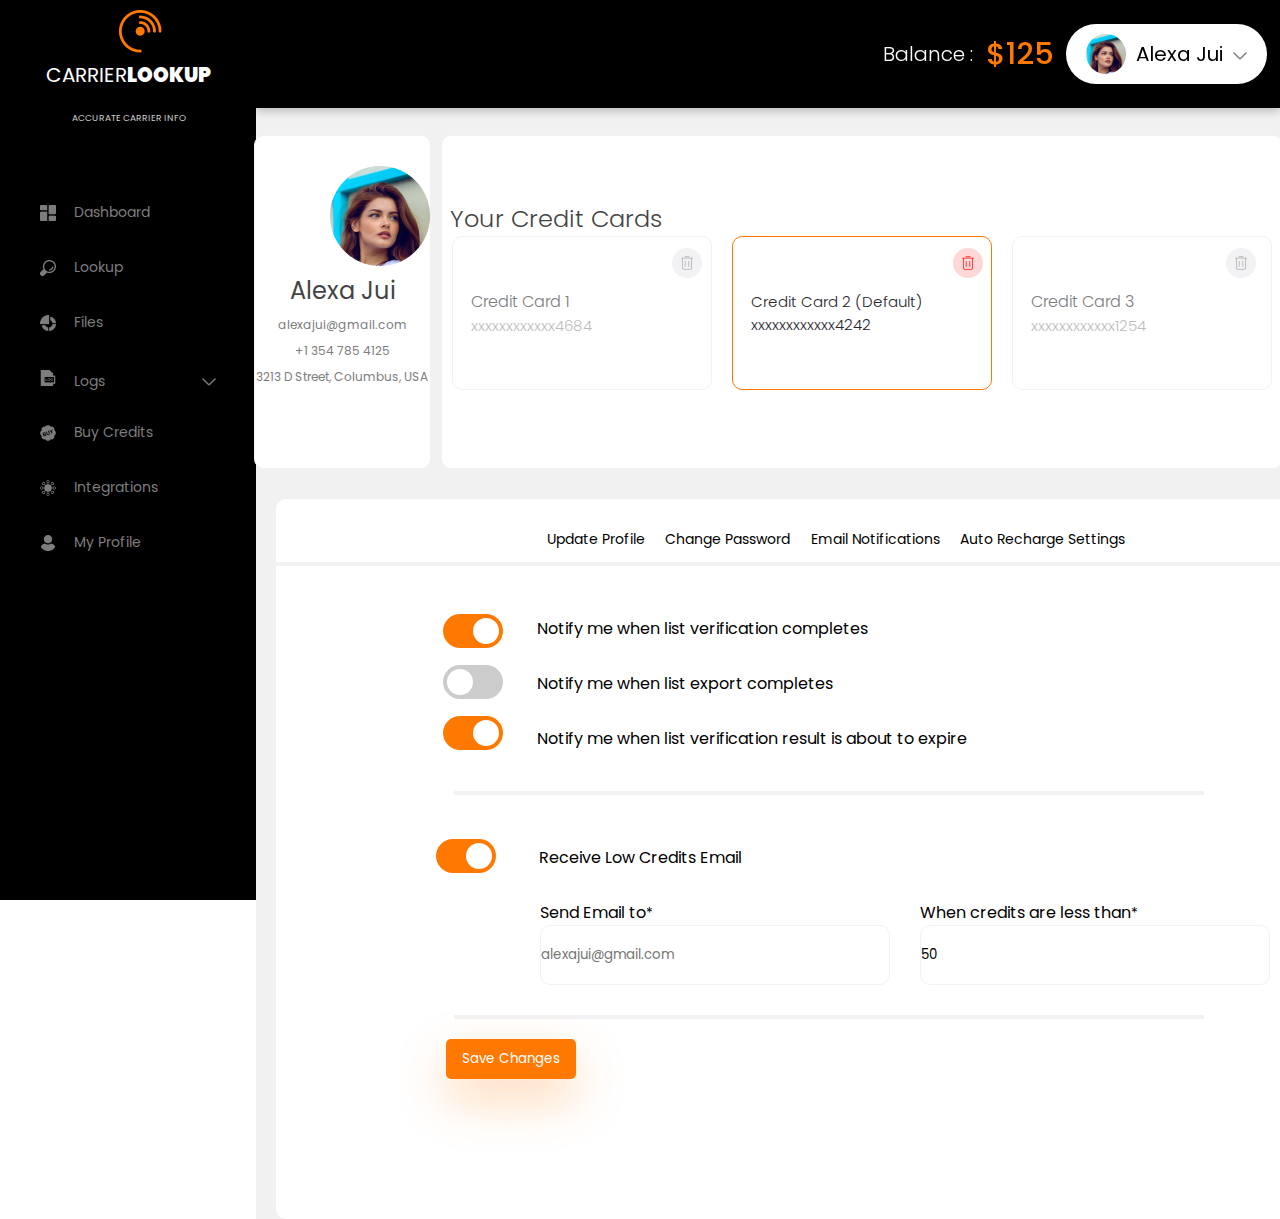
==== commit 3a240111: "Updated design" ====
--- a/index.html
+++ b/index.html
@@ -9,7 +9,8 @@
     <link rel="stylesheet" href="css/styles.css">
     <title>User Panel</title>
     <style>
-        @import url('https://fonts.googleapis.com/css2?family=Poppins:wght@700&display=swap');
+        @import url('https://fonts.googleapis.com/css?family=Poppins:100,200,300,400,500i,900,900i');
+
     </style>
 </head>
 
--- a/css/styles.css
+++ b/css/styles.css
@@ -2,7 +2,7 @@
     margin: 0;
     padding: 0;
     box-sizing: border-box;
-    /* font-family: 'Poppins'; */
+    font-family: 'Poppins';
 
 }
 
@@ -47,7 +47,7 @@
     text-align: left;
     padding: 8px;
 }
-
+/* Dashboard start */
 .side-menu {
     position: fixed;
     background: #000000;
@@ -70,7 +70,9 @@
 .side-menu li:hover {
     color: #FFFFFF;
 }
-
+/* Dashboard end */
+
+/* Nav start*/
 .container {
     position: absolute;
     right: 0;
@@ -95,86 +97,6 @@
     box-shadow: 0 4px 8px 0 rgba(0, 0, 0, 0.2);
     z-index: 1;
 }
-
-.container .header .nav .user {
-    flex: 1;
-    display: flex;
-    justify-content: space-between;
-    align-items: center;
-}
-
-.container .header .nav .user img {
-    width: 40px;
-    height: 40px;
-
-}
-
-.container .header .nav .user .img-case {
-    position: relative;
-    width: 50px;
-    height: 50px;
-
-}
-
-.container .header .nav .user .img-case img {
-    position: absolute;
-    top: 0;
-    left: 0;
-    width: 100%;
-    height: 100%;
-
-}
-
-
-
-.container .content .cards {
-    padding: 20px 15px;
-    display: flex;
-    align-items: center;
-    justify-content: space-between;
-    flex-wrap: wrap;
-}
-
-.container .content .cards .card {
-    width: 250px;
-    height: 150px;
-    background: white;
-    margin: 20px 10px;
-    display: flex;
-    align-items: center;
-    justify-content: space-around;
-    box-shadow: 0 4px 8px 0 rgba(0, 0, 0, 0.2), 0 6px 20px 0 rgba(0, 0, 0, 0.19);
-}
-
-.container .content .content-2 {
-    min-height: 60vh;
-    display: flex;
-    justify-content: space-around;
-    align-items: flex-start;
-    flex-wrap: wrap;
-}
-
-.container .content .content-2 .recent-payments {
-    min-height: 50vh;
-    flex: 5;
-    background: white;
-    margin: 0 25px 25px 25px;
-    box-shadow: 0 4px 8px 0 rgba(0, 0, 0, 0.2), 0 6px 20px 0 rgba(0, 0, 0, 0.19);
-    display: flex;
-    flex-direction: column;
-
-}
-
-.container .content .content-2 .new-students {
-    flex: 2;
-    background: white;
-    min-height: 50vh;
-    margin: 0 25px;
-    box-shadow: 0 4px 8px 0 rgba(0, 0, 0, 0.2), 0 6px 20px 0 rgba(0, 0, 0, 0.19);
-
-}
-
-/* Nav start*/
 .nav {
     flex: 2;
     display: flex;
@@ -214,6 +136,7 @@
 
 .user-name {
     font-size: 20px;
+    font-weight: 400;
 }
 
 .nav ul {
@@ -246,6 +169,7 @@
 .dropdown__menu ul {
     display: block;
     margin: 10px;
+    font-size: 13px;
 }
 
 .dropdown__menu ul li {
@@ -280,7 +204,6 @@
     text-decoration: none;
     color: #7D7D7E;
 }
-
 /* Nav end*/
 
 /* Dashboard start */
@@ -306,7 +229,7 @@
     ;
     font-size: 9px;
     text-align: center;
-    margin-top: -47px;
+    margin-top: -38px;
 }
 
 .dashboard-uls {
@@ -317,7 +240,7 @@
     margin-left: 118px;
 }
 
-/* Side accordion start*/
+/** Side accordion start **/
 section {
     min-height: 100vh;
     width: 80%;
@@ -332,18 +255,6 @@
     margin: 2rem 0rem;
 }
 
-/* .faq{
-    max-width: 400px;
-    margin-top: 2rem;
-    padding-bottom: 1rem;
-    border-bottom: 2px solid white;
-    cursor: pointer;
-} */
-/* .question{
-    display: flex;
-    justify-content: space-between;
-    align-items: center;
-} */
 .answer {
     max-height: 0;
     overflow: hidden;
@@ -375,17 +286,18 @@
     cursor: pointer;
 }
 
-/* Side accordion end*/
+/** Side accordion end**/
 /* Dashboard end */
 
-/* First card section start */
+/* Content first part nav start */
 .profile--card h2,
 p {
     text-align: center;
+    font-weight: 200px;
 }
 
 .profile--card h2 {
-    font-weight: 500;
+    font-weight: 400;
 }
 
 .profile--card p {
@@ -436,7 +348,7 @@
 }
 
 .credit--card img {
-    margin-left: 42px;
+    margin-left: 80px;
     margin-bottom: 100px;
 }
 
@@ -466,7 +378,7 @@
 .main-cards-div h2 {
     margin-top: 65px;
     margin-left: 8px;
-
+    font-weight: 300;
 }
 
 .container .content {
@@ -479,28 +391,28 @@
 
 .same-card-title {
     color: #7D7D7E;
-    font-weight: 500;
-    font-size: 20px;
+    font-weight: 300;
+    font-size: 16px;
 }
 
 .different-card-title {
     color: #26262E;
-    font-weight: 500;
-    font-size: 20px;
+    font-weight: 300;
+    font-size: 15px;
     width: 200px;
 }
 
 .same-card-num {
     color: #BDBDBD;
-    font-weight: 500;
-    font-size: 20px;
+    font-weight: 300;
+    font-size: 15px;
 }
 
 .different-card-num {
     color: #26262E;
-    font-weight: 500;
-    font-size: 20px;
-    margin-right: 35px;
+    font-weight: 300;
+    font-size: 15px;
+    margin-right: 79px;
 }
 
 .same-card {
@@ -511,8 +423,7 @@
     margin-left: 18px;
 
 }
-
-/* First card section end */
+/* Content first part nav end */
 
 /* Content second part nav start*/
 .second-main-content {
@@ -546,6 +457,8 @@
     padding: 0 10px;
     text-decoration: none;
     color: black;
+    font-size: 14px;
+    font-weight: 400;
 }
 
 .content-nav a::after {
@@ -567,9 +480,6 @@
     transition: 0.3s;
 }
 
-*/
-
-/* Thick red border */
 hr.new4 {
     border: 2px solid #F2F2F4;
 }
@@ -579,8 +489,8 @@
     display: flex;
     align-items: center;
     justify-content: space-evenly;
-    width: 500px;
-    margin-left: 150px;
+    width: 530px;
+    margin-left: 164px;
     margin-top: 20px;
 }
 
@@ -588,6 +498,7 @@
     text-align: start;
     margin-top: 30px;
     margin-bottom: 10px;
+    margin-left: 30px;
 }
 
 .switch {
@@ -663,7 +574,7 @@
     align-items: center;
     justify-content: space-evenly;
     width: 330px;
-    margin-left: 143px;
+    margin-left: 148px;
     margin-top: 20px;
 }
 
@@ -696,18 +607,8 @@
     margin-top: 20px;
     margin-left: 170px;
 }
-
 /* Toggle swtiches end */
 /* Content second part nav end*/
-
-/* Media query for pc start */
-@media screen and (max-width:1050px) {
-    .side-menu li {
-        font-size: 18px;
-    }
-}
-
-/* Media query pc end */
 
 /* Media query for tablet start */
 @media screen and (max-width:940px) {
@@ -737,7 +638,7 @@
     }
 
     .brand-title {
-        font-size: 10px;
+        font-size: 20px;
     }
 
     .carrier-info-text {
@@ -819,9 +720,9 @@
     }
 
     .content-nav {
-        width: 400px;
-        margin-left: 100px;
-        font-size: 7px;
+        width: 600px;
+        margin-left: 0px;
+        font-size: 6px;
         text-align: center;
     }
 
@@ -852,12 +753,12 @@
         align-items: center;
         justify-content: space-evenly;
         width: 330px;
-        margin-left: 38px;
+        margin-left: 24px;
         margin-top: 20px;
     }
 
     .text-paragraph p {
-        margin-left: -13px;
+        margin-left: 20px;
     }
 
     form {
@@ -871,7 +772,6 @@
     }
 
 }
-
 /* Media query for tablet end */
 
 /* Media query for mobile start */
@@ -1019,18 +919,21 @@
     .second-content {
         width: 300px;
         margin-left: 0;
-        min-height: 670px;
+        min-height: 780px;
     }
 
     .content-nav {
-        width: 295px;
-        margin-left: 0px;
-        font-size: 7px;
+        width: 275px;
+        margin-left: 5px;
+        font-size: 5px;
         text-align: center;
     }
+    .content-nav a{
+        font-size: 5px;
+    }
 
     .slider-texts p {
-        font-size: 10px;
+        font-size: 8px;
         margin-left: 10px;
     }
 
@@ -1059,7 +962,7 @@
         align-items: center;
         justify-content: space-evenly;
         width: 200px;
-        margin-left: 45px;
+        margin-left: 35px;
         margin-top: 20px;
     }
 
@@ -1102,5 +1005,4 @@
     }
 
 }
-
 /* Media query for mobile end */